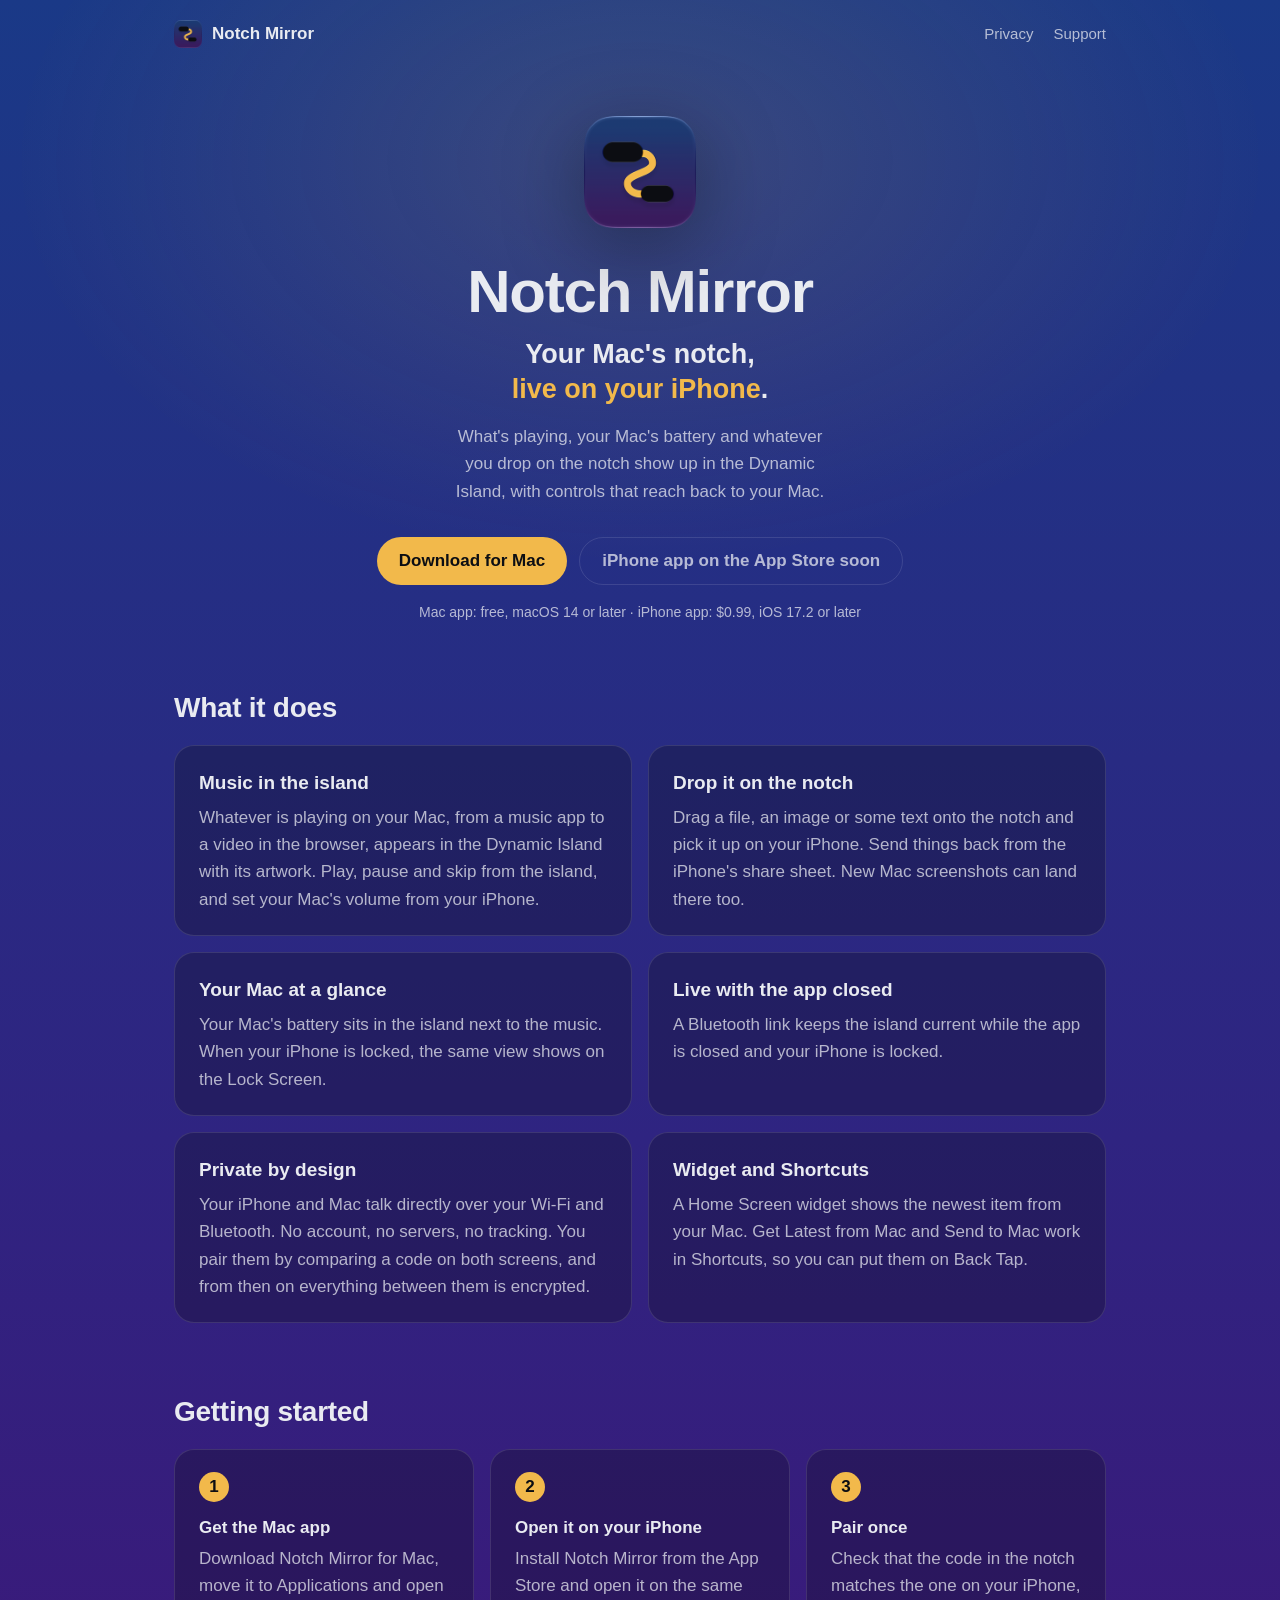
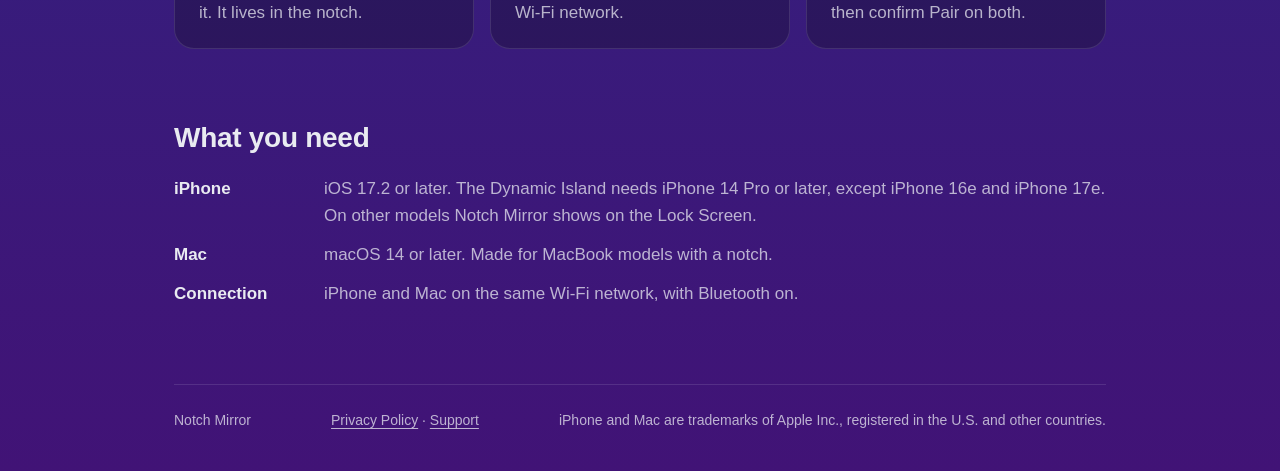
==== index.html @ 733da01b "Notch Mirror site: product page, privacy policy, support Private until the App Store submission. Pla" ====
<!doctype html>
<html lang="en">
<head>
  <meta charset="utf-8">
  <title>Notch Mirror</title>
  <meta http-equiv="refresh" content="0; url=/notch-mirror/">
  <link rel="canonical" href="https://aubekerof.github.io/notch-mirror/">
</head>
<body>
  <p><a href="/notch-mirror/">Notch Mirror</a></p>
</body>
</html>
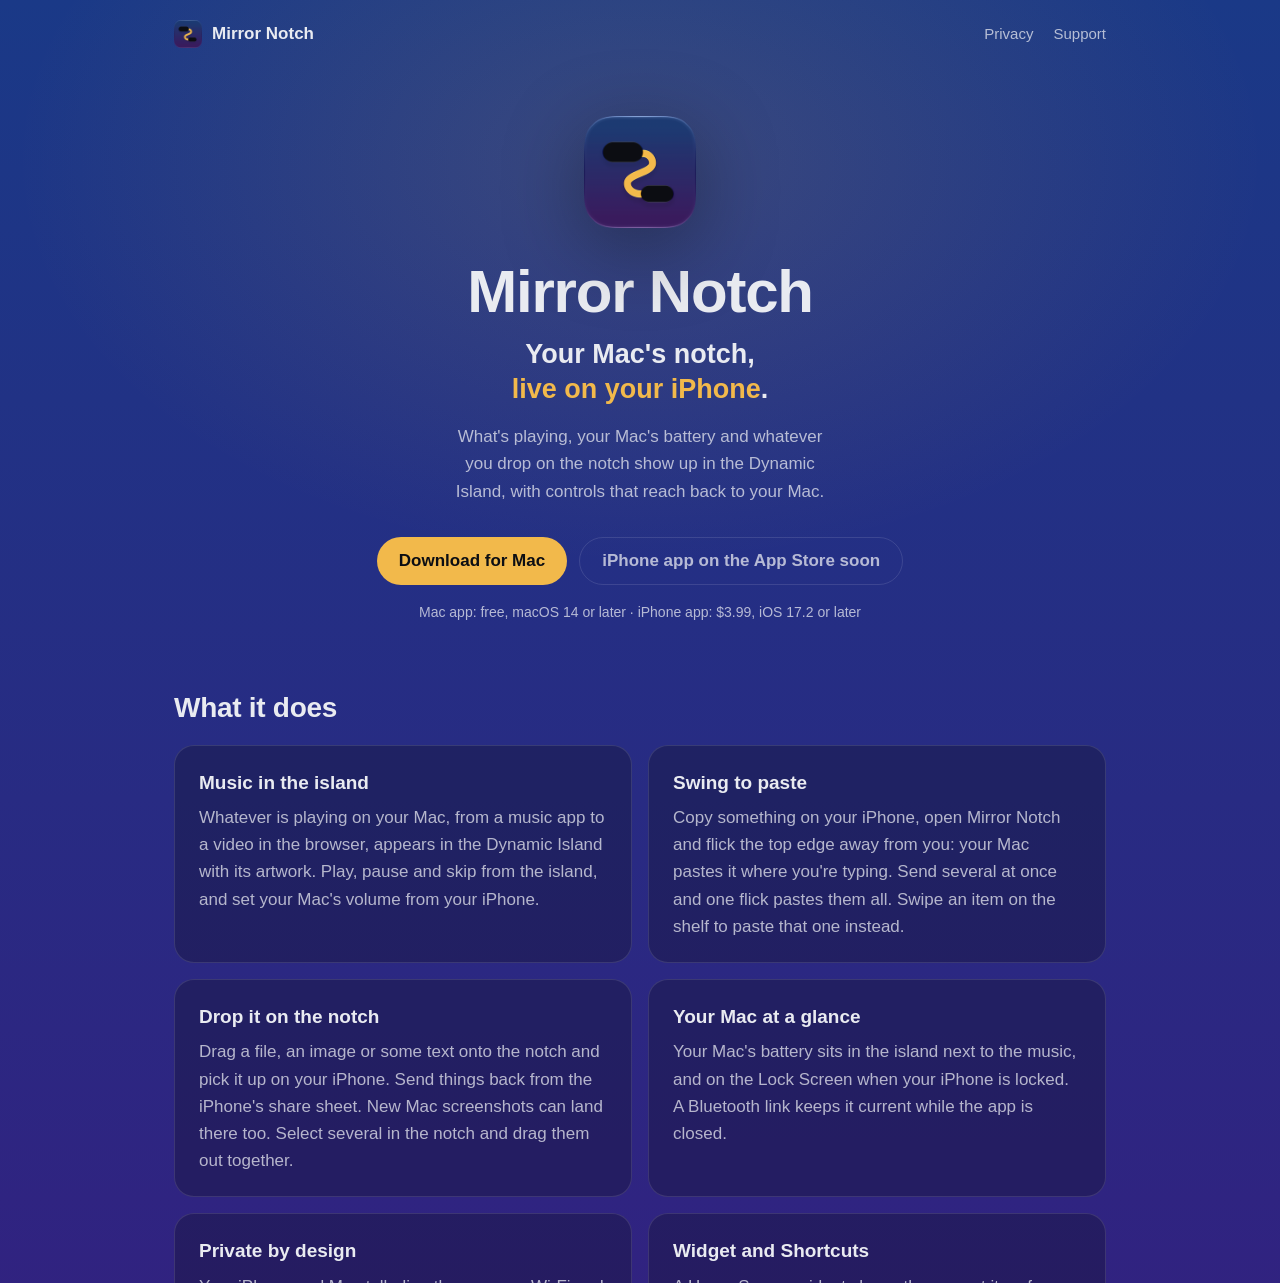
==== commit cafaaaba: "Mirror Notch: the new name, the pages at /mirror-notch/ Co-Authored-By: Claude Opus 5.5 <noreply@ant" ====
--- a/index.html
+++ b/index.html
@@ -2,11 +2,11 @@
 <html lang="en">
 <head>
   <meta charset="utf-8">
-  <title>Notch Mirror</title>
-  <meta http-equiv="refresh" content="0; url=/notch-mirror/">
-  <link rel="canonical" href="https://aubekerof.github.io/notch-mirror/">
+  <title>Mirror Notch</title>
+  <meta http-equiv="refresh" content="0; url=/mirror-notch/">
+  <link rel="canonical" href="https://aubekerof.github.io/mirror-notch/">
 </head>
 <body>
-  <p><a href="/notch-mirror/">Notch Mirror</a></p>
+  <p><a href="/mirror-notch/">Mirror Notch</a></p>
 </body>
 </html>
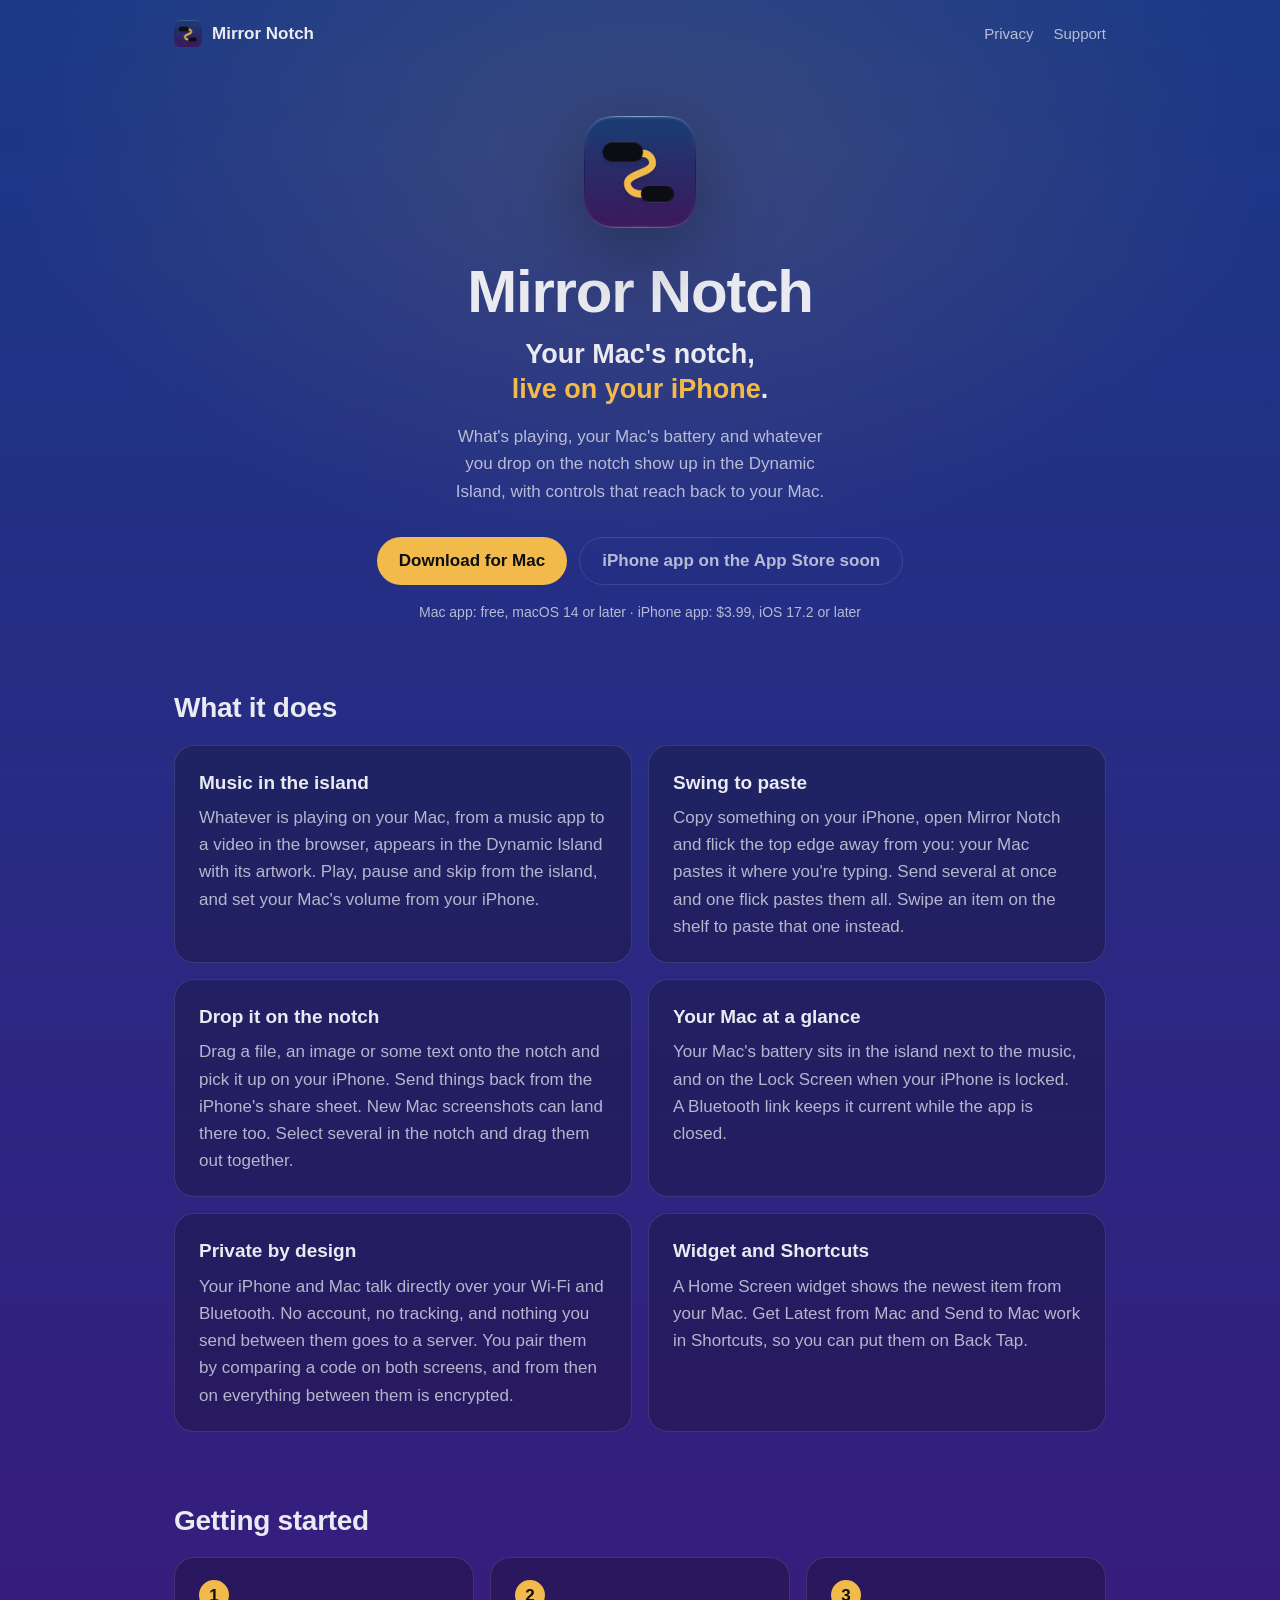
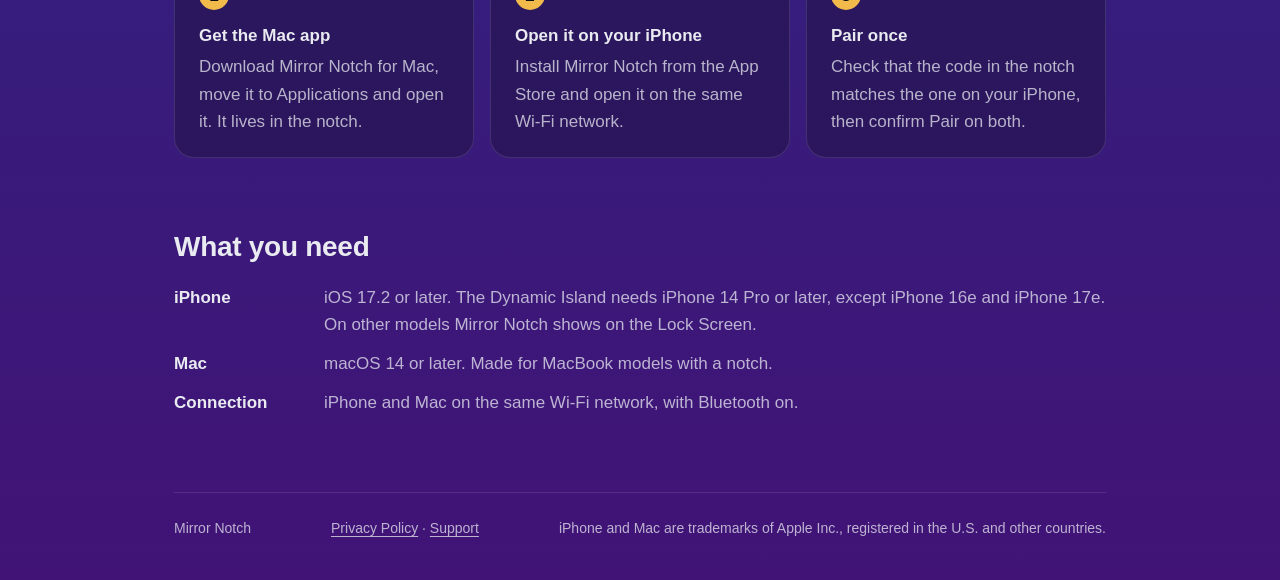
==== commit ba9d39e9: "Mirror Notch at mirrornotch.github.io: the pages at the site root Co-Authored-By: Claude Opus 5.5 <n" ====
--- a/index.html
+++ b/index.html
@@ -2,11 +2,98 @@
 <html lang="en">
 <head>
   <meta charset="utf-8">
-  <title>Mirror Notch</title>
-  <meta http-equiv="refresh" content="0; url=/mirror-notch/">
-  <link rel="canonical" href="https://aubekerof.github.io/mirror-notch/">
+  <meta name="viewport" content="width=device-width, initial-scale=1">
+  <title>Mirror Notch: your Mac's notch, live on your iPhone</title>
+  <meta name="description" content="Mirror Notch shows what's playing on your Mac, its battery and whatever you drop on the notch in your iPhone's Dynamic Island, with controls that reach back to your Mac.">
+  <meta name="theme-color" content="#1A3987">
+  <link rel="canonical" href="https://mirrornotch.github.io/">
+  <link rel="icon" href="assets/favicon-64.png" type="image/png">
+  <link rel="apple-touch-icon" href="assets/apple-touch-icon.png">
+  <link rel="stylesheet" href="assets/site.css">
+  <meta property="og:type" content="website">
+  <meta property="og:title" content="Mirror Notch">
+  <meta property="og:description" content="Your Mac's notch, live on your iPhone.">
+  <meta property="og:url" content="https://mirrornotch.github.io/">
+  <meta property="og:image" content="https://mirrornotch.github.io/assets/og-cover.png">
+  <meta name="twitter:card" content="summary_large_image">
 </head>
 <body>
-  <p><a href="/mirror-notch/">Mirror Notch</a></p>
+<div class="wrap">
+  <header class="site">
+    <a class="brand" href="./"><img src="assets/icon-256.png" alt="" width="28" height="28">Mirror Notch</a>
+    <nav><a href="privacy/">Privacy</a><a href="support/">Support</a></nav>
+  </header>
+
+  <main>
+    <section class="hero">
+      <img class="icon" src="assets/icon-256.png" alt="Mirror Notch app icon" width="112" height="112">
+      <h1>Mirror Notch</h1>
+      <p class="lead">Your Mac's notch, <em>live on your iPhone</em>.</p>
+      <p class="sub">What's playing, your Mac's battery and whatever you drop on the notch show up in the Dynamic Island, with controls that reach back to your Mac.</p>
+      <div class="actions">
+        <a class="button primary" href="https://github.com/mirrornotch/mirrornotch.github.io/releases/latest/download/MirrorNotch.dmg">Download for Mac</a>
+        <span class="button ghost" aria-disabled="true">iPhone app on the App Store soon</span>
+      </div>
+      <p class="note">Mac app: free, macOS 14 or later · iPhone app: $3.99, iOS 17.2 or later</p>
+    </section>
+
+    <section aria-labelledby="features">
+      <h2 id="features">What it does</h2>
+      <div class="grid">
+        <div class="card">
+          <h3>Music in the island</h3>
+          <p>Whatever is playing on your Mac, from a music app to a video in the browser, appears in the Dynamic Island with its artwork. Play, pause and skip from the island, and set your Mac's volume from your iPhone.</p>
+        </div>
+        <div class="card">
+          <h3>Swing to paste</h3>
+          <p>Copy something on your iPhone, open Mirror Notch and flick the top edge away from you: your Mac pastes it where you're typing. Send several at once and one flick pastes them all. Swipe an item on the shelf to paste that one instead.</p>
+        </div>
+        <div class="card">
+          <h3>Drop it on the notch</h3>
+          <p>Drag a file, an image or some text onto the notch and pick it up on your iPhone. Send things back from the iPhone's share sheet. New Mac screenshots can land there too. Select several in the notch and drag them out together.</p>
+        </div>
+        <div class="card">
+          <h3>Your Mac at a glance</h3>
+          <p>Your Mac's battery sits in the island next to the music, and on the Lock Screen when your iPhone is locked. A Bluetooth link keeps it current while the app is closed.</p>
+        </div>
+        <div class="card">
+          <h3>Private by design</h3>
+          <p>Your iPhone and Mac talk directly over your Wi‑Fi and Bluetooth. No account, no tracking, and nothing you send between them goes to a server. You pair them by comparing a code on both screens, and from then on everything between them is encrypted.</p>
+        </div>
+        <div class="card">
+          <h3>Widget and Shortcuts</h3>
+          <p>A Home Screen widget shows the newest item from your Mac. Get Latest from Mac and Send to Mac work in Shortcuts, so you can put them on Back Tap.</p>
+        </div>
+      </div>
+    </section>
+
+    <section aria-labelledby="start">
+      <h2 id="start">Getting started</h2>
+      <ol class="steps">
+        <li><strong>Get the Mac app</strong>Download Mirror Notch for Mac, move it to Applications and open it. It lives in the notch.</li>
+        <li><strong>Open it on your iPhone</strong>Install Mirror Notch from the App Store and open it on the same Wi‑Fi network.</li>
+        <li><strong>Pair once</strong>Check that the code in the notch matches the one on your iPhone, then confirm Pair on both.</li>
+      </ol>
+    </section>
+
+    <section aria-labelledby="needs">
+      <h2 id="needs">What you need</h2>
+      <dl class="req">
+        <dt>iPhone</dt>
+        <dd>iOS 17.2 or later. The Dynamic Island needs iPhone 14 Pro or later, except iPhone 16e and iPhone 17e. On other models Mirror Notch shows on the Lock Screen.</dd>
+        <dt>Mac</dt>
+        <dd>macOS 14 or later. Made for MacBook models with a notch.</dd>
+        <dt>Connection</dt>
+        <dd>iPhone and Mac on the same Wi‑Fi network, with Bluetooth on.</dd>
+      </dl>
+    </section>
+  </main>
+
+  <footer class="site">
+    <span>Mirror Notch</span>
+    <span><a href="privacy/">Privacy Policy</a> · <a href="support/">Support</a></span>
+    <span>iPhone and Mac are trademarks of Apple Inc., registered in the U.S. and other countries.</span>
+  </footer>
+</div>
 </body>
 </html>
--- a/assets/site.css
+++ b/assets/site.css
@@ -0,0 +1,107 @@
+:root {
+  --bg-top: #1A3987;
+  --bg-mid: #2F2481;
+  --bg-bottom: #411376;
+  --amber: #F2B94B;
+  --amber-hover: #F5C86C;
+  --ink: #0C0E13;
+  --text: #E9EBF1;
+  --muted: rgba(233, 235, 241, 0.74);
+  --card: rgba(12, 14, 19, 0.28);
+  --line: rgba(233, 235, 241, 0.12);
+}
+
+* { box-sizing: border-box; }
+
+html { background: var(--bg-bottom); }
+
+body {
+  margin: 0;
+  min-height: 100vh;
+  color: var(--text);
+  font: 17px/1.6 -apple-system, BlinkMacSystemFont, "SF Pro Text", "Segoe UI", Roboto, "Helvetica Neue", Arial, sans-serif;
+  background:
+    radial-gradient(56rem 36rem at 50% 10rem, rgba(242, 185, 75, 0.14), transparent 70%),
+    linear-gradient(180deg, var(--bg-top) 0%, var(--bg-mid) 55%, var(--bg-bottom) 100%);
+  -webkit-font-smoothing: antialiased;
+}
+
+a { color: var(--amber); text-underline-offset: 3px; }
+
+:focus-visible { outline: 2px solid var(--amber); outline-offset: 3px; border-radius: 6px; }
+
+.wrap { max-width: 980px; margin: 0 auto; padding: 0 24px; }
+
+header.site { display: flex; align-items: center; justify-content: space-between; padding: 20px 0; }
+.brand { display: flex; align-items: center; gap: 10px; color: var(--text); text-decoration: none; font-weight: 600; }
+.brand img { width: 28px; height: 28px; }
+header.site nav a { color: var(--muted); text-decoration: none; margin-left: 20px; font-size: 15px; }
+header.site nav a:hover, header.site nav a[aria-current] { color: var(--text); }
+
+.hero { text-align: center; padding: 48px 0 32px; }
+.hero .icon { width: 112px; height: 112px; filter: drop-shadow(0 18px 40px rgba(0, 0, 0, 0.35)); }
+h1 { font-size: clamp(40px, 6vw, 60px); line-height: 1.08; letter-spacing: -0.02em; margin: 24px 0 12px; }
+.lead { font-size: clamp(21px, 2.6vw, 27px); line-height: 1.3; font-weight: 600; margin: 0 auto 16px; max-width: 30ch; }
+h1, .lead, .sub { text-wrap: balance; }
+.lead em { font-style: normal; color: var(--amber); }
+.sub { color: var(--muted); max-width: 46ch; margin: 0 auto 32px; }
+
+.actions { display: flex; gap: 12px; justify-content: center; flex-wrap: wrap; }
+.button {
+  display: inline-flex; align-items: center; justify-content: center;
+  min-height: 48px; padding: 0 22px; border-radius: 999px;
+  font-weight: 600; text-decoration: none;
+}
+.button.primary { background: var(--amber); color: var(--ink); }
+.button.primary:hover { background: var(--amber-hover); }
+.button.ghost { border: 1px solid var(--line); color: var(--muted); }
+.note { color: var(--muted); font-size: 14px; margin: 16px 0 0; }
+
+section { padding: 36px 0; }
+h2 { font-size: 28px; line-height: 1.2; letter-spacing: -0.01em; margin: 0 0 20px; }
+
+.grid { display: grid; grid-template-columns: repeat(2, minmax(0, 1fr)); gap: 16px; }
+.card { background: var(--card); border: 1px solid var(--line); border-radius: 20px; padding: 22px 24px; }
+.card h3 { margin: 0 0 6px; font-size: 19px; }
+.card p { margin: 0; color: var(--muted); }
+
+ol.steps { counter-reset: step; list-style: none; padding: 0; margin: 0; display: grid; grid-template-columns: repeat(3, minmax(0, 1fr)); gap: 16px; }
+ol.steps li { counter-increment: step; background: var(--card); border: 1px solid var(--line); border-radius: 20px; padding: 22px 24px; color: var(--muted); }
+ol.steps li::before {
+  content: counter(step);
+  display: flex; align-items: center; justify-content: center;
+  width: 30px; height: 30px; margin-bottom: 12px;
+  border-radius: 50%; background: var(--amber); color: var(--ink); font-weight: 700;
+}
+ol.steps li strong { display: block; color: var(--text); margin-bottom: 4px; }
+
+dl.req { display: grid; grid-template-columns: 130px 1fr; gap: 12px 20px; margin: 0; }
+dl.req dt { font-weight: 600; }
+dl.req dd { margin: 0; color: var(--muted); }
+
+.doc { max-width: 720px; padding: 16px 0 8px; }
+.doc h1 { font-size: clamp(34px, 5vw, 44px); margin-top: 16px; }
+.doc h2 { font-size: 22px; margin: 36px 0 10px; }
+.doc h3 { font-size: 18px; margin: 28px 0 6px; }
+.doc p, .doc li { color: var(--muted); }
+.doc strong { color: var(--text); font-weight: 600; }
+.doc ul { padding-left: 22px; }
+.updated { font-size: 15px; }
+
+footer.site {
+  display: flex; flex-wrap: wrap; justify-content: space-between; gap: 8px 24px;
+  border-top: 1px solid var(--line); margin-top: 40px; padding: 24px 0 40px;
+  color: var(--muted); font-size: 14px;
+}
+footer.site a { color: var(--muted); }
+
+@media (max-width: 760px) {
+  .grid, ol.steps { grid-template-columns: 1fr; }
+  dl.req { grid-template-columns: 1fr; gap: 4px; }
+  dl.req dt { margin-top: 12px; }
+  .hero { padding-top: 32px; }
+}
+
+@media (prefers-reduced-motion: no-preference) {
+  .button { transition: background-color 0.15s ease; }
+}
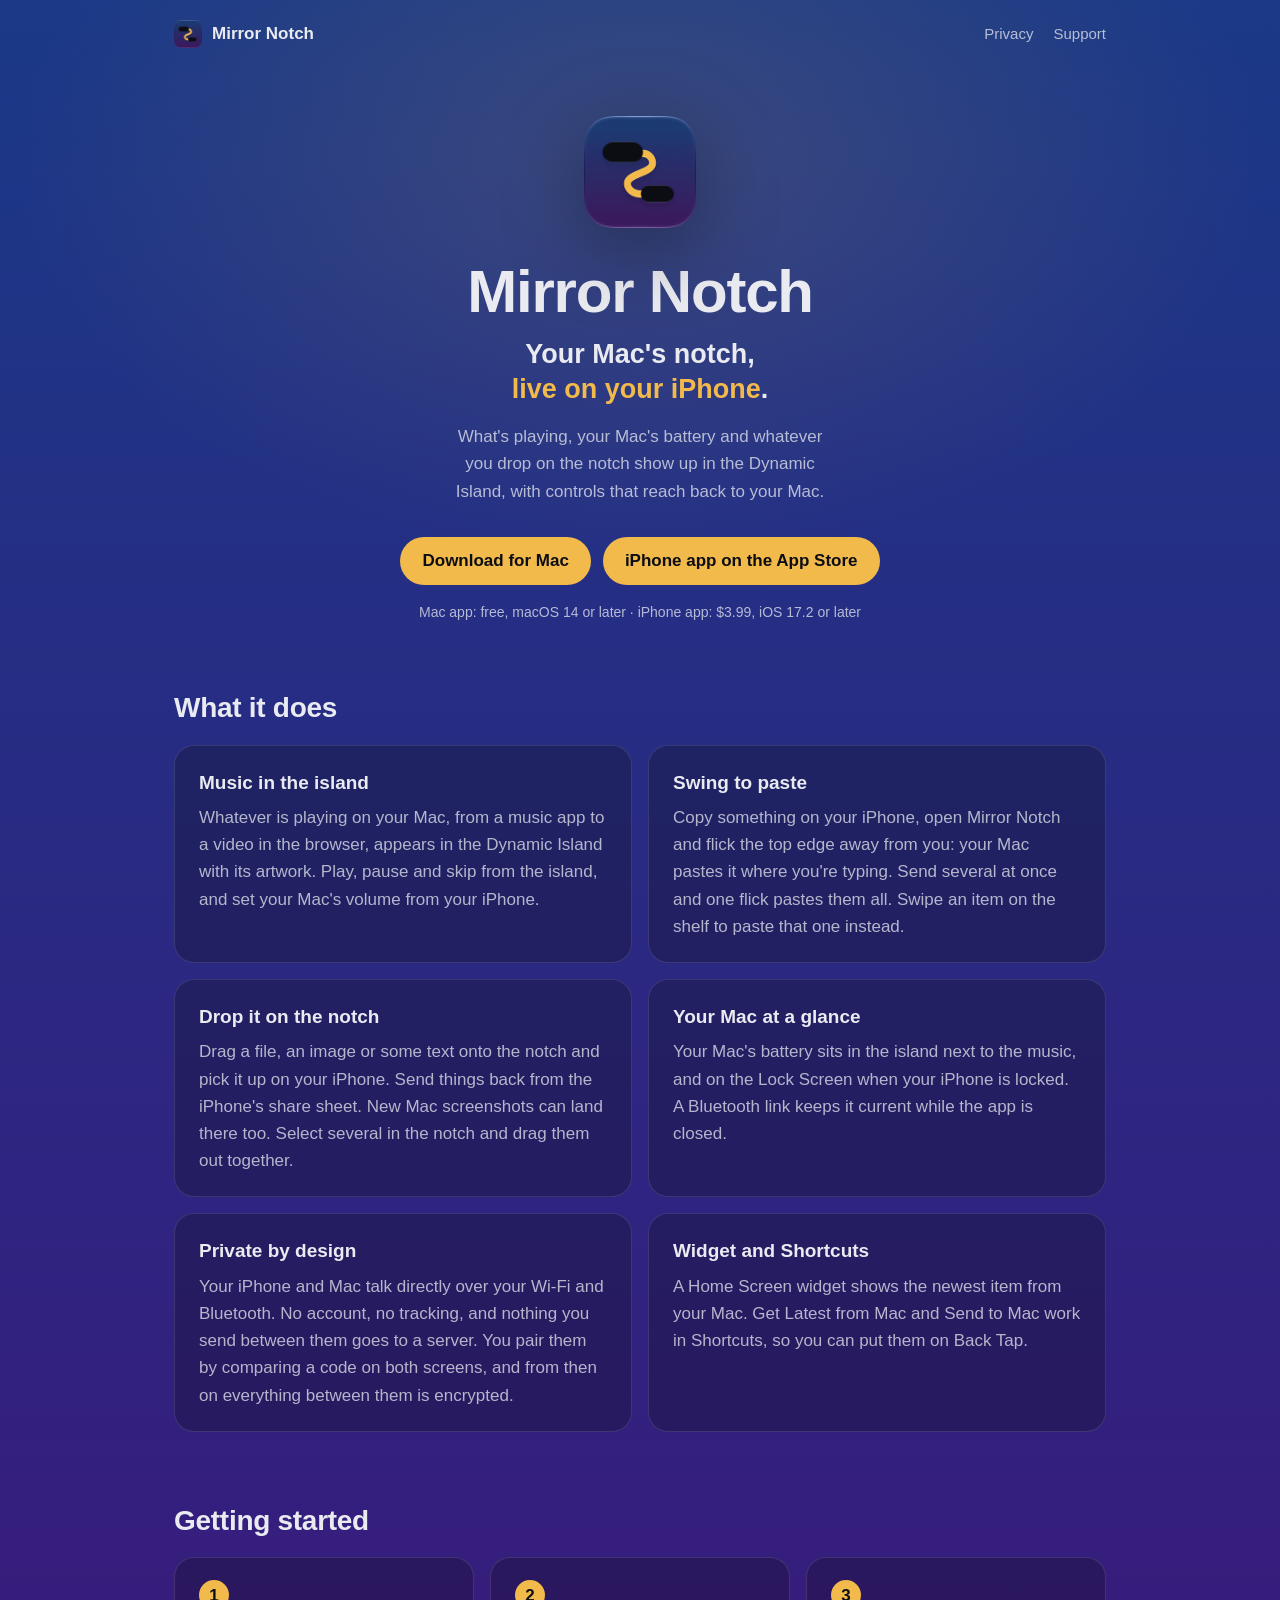
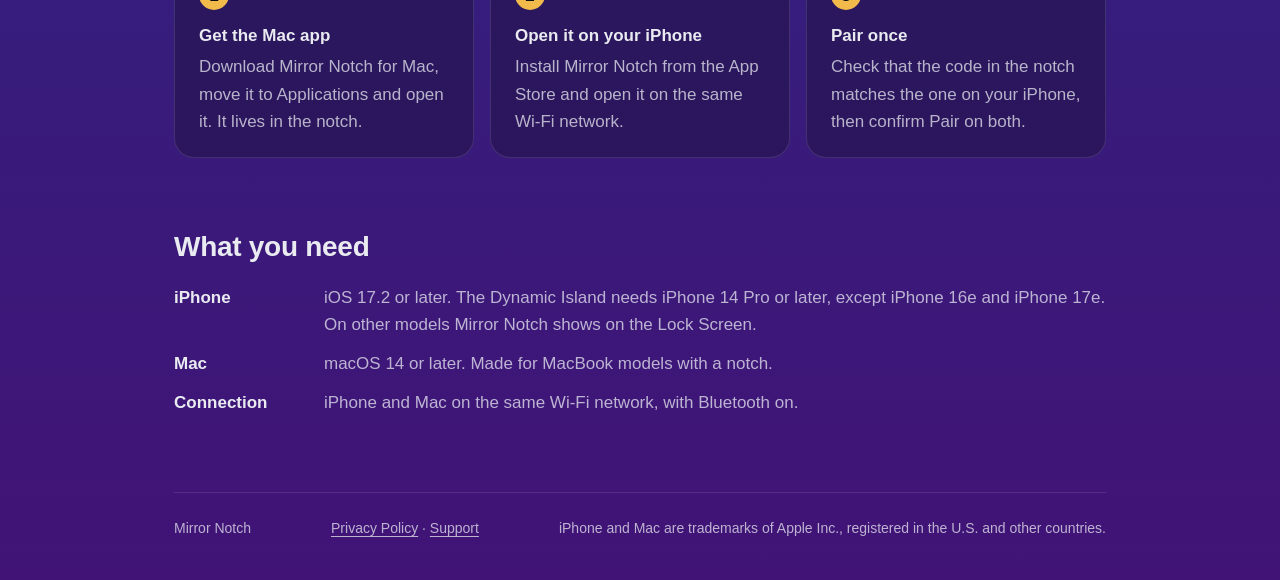
==== commit 9fd89f2c: "The iPhone app is on the App Store: the button links to it Co-Authored-By: Claude Opus 5.5 <noreply@" ====
--- a/index.html
+++ b/index.html
@@ -32,7 +32,7 @@
       <p class="sub">What's playing, your Mac's battery and whatever you drop on the notch show up in the Dynamic Island, with controls that reach back to your Mac.</p>
       <div class="actions">
         <a class="button primary" href="https://github.com/mirrornotch/mirrornotch.github.io/releases/latest/download/MirrorNotch.dmg">Download for Mac</a>
-        <span class="button ghost" aria-disabled="true">iPhone app on the App Store soon</span>
+        <a class="button primary" href="https://apps.apple.com/app/id6834769938">iPhone app on the App Store</a>
       </div>
       <p class="note">Mac app: free, macOS 14 or later · iPhone app: $3.99, iOS 17.2 or later</p>
     </section>
